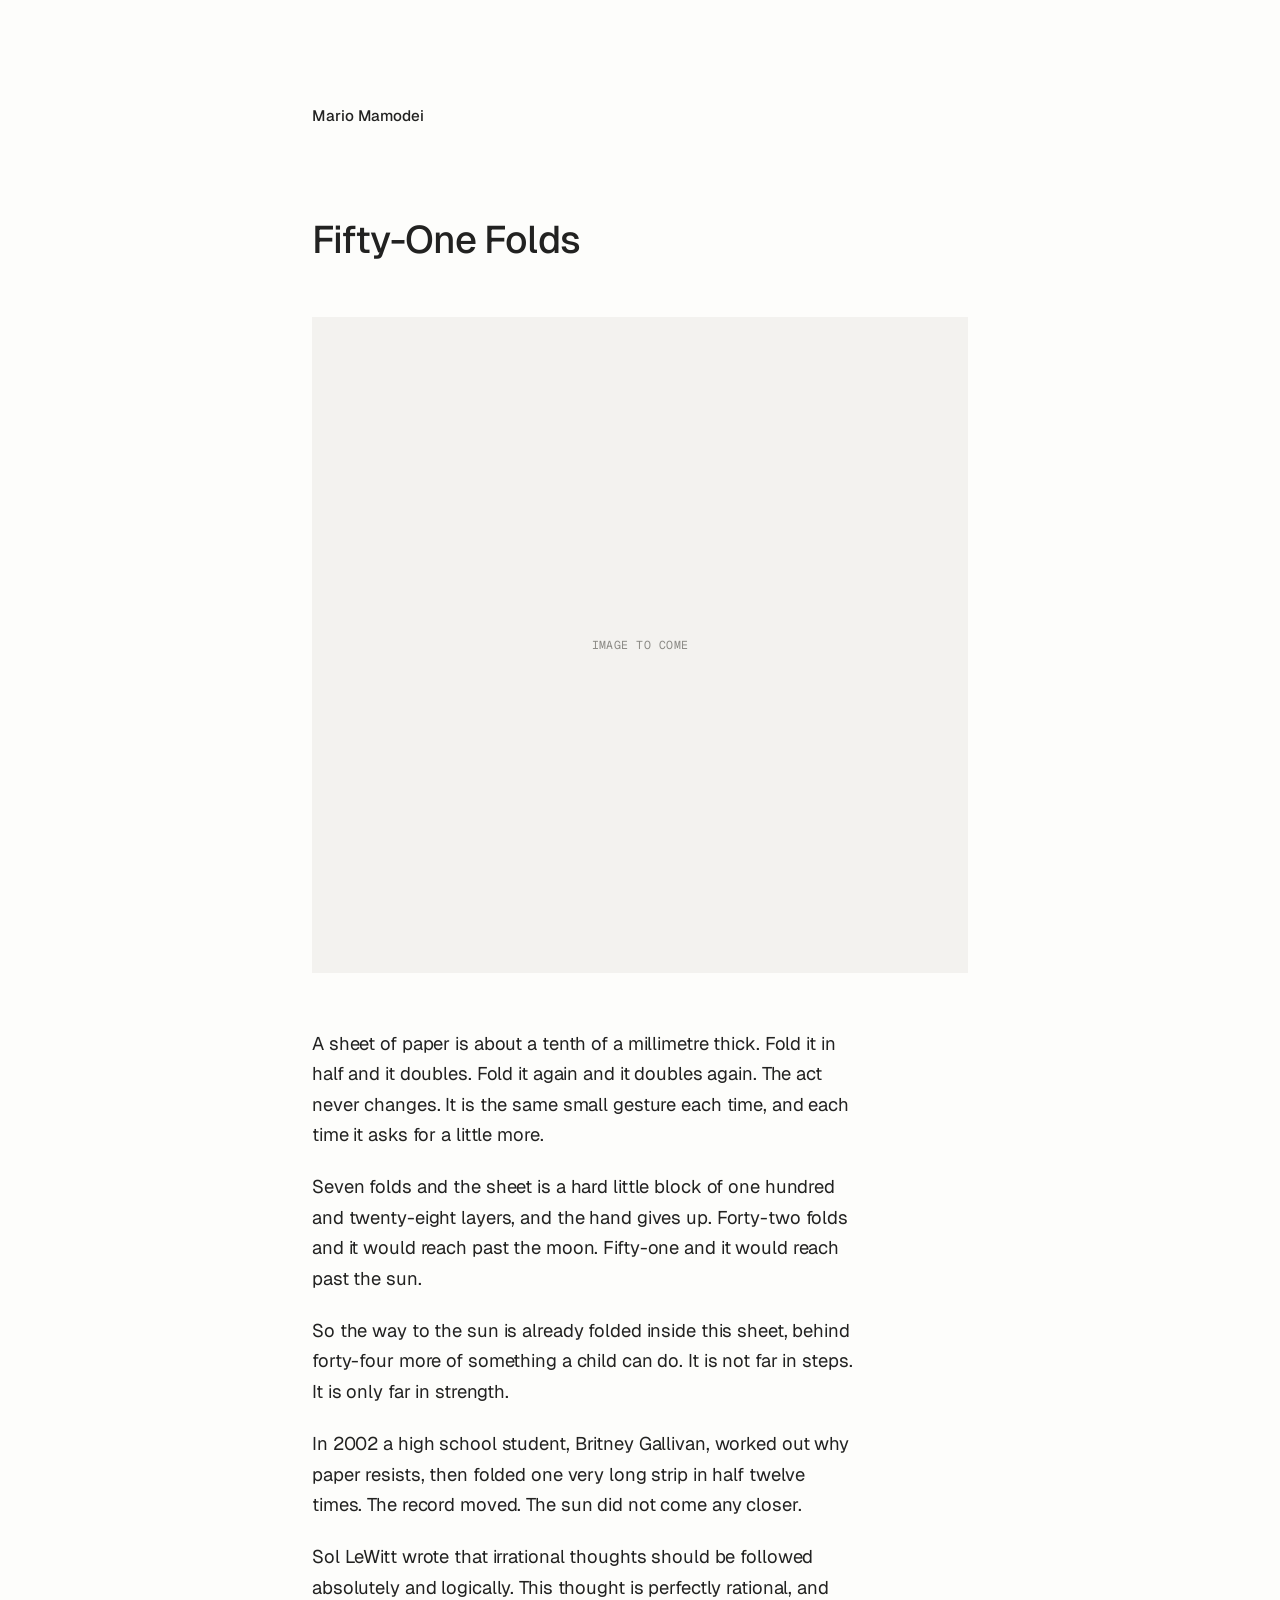
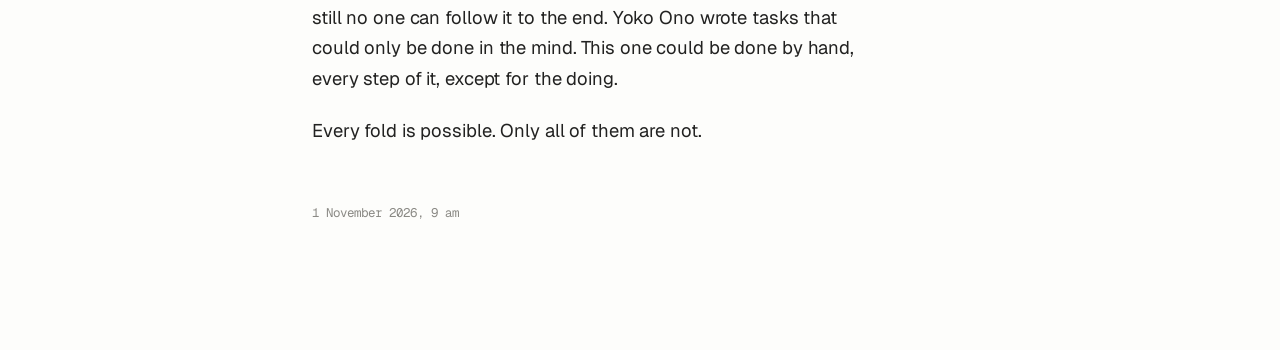
==== works/fifty-one-folds.html @ ae81f375 "No. 006: Fifty-One Folds Co-Authored-By: Claude Opus 5.5 <noreply@anthropic.com>" ====
<!doctype html>
<html lang="en">
<head>
<meta charset="utf-8">
<meta name="viewport" content="width=device-width, initial-scale=1">
<meta name="color-scheme" content="light">
<title>Fifty-One Folds | Mario Mamodei</title>
<meta name="description" content="A new work every twelve hours, at 9 am and 9 pm, New York time.">
<link rel="preconnect" href="https://fonts.googleapis.com">
<link rel="preconnect" href="https://fonts.gstatic.com" crossorigin>
<link rel="stylesheet" href="https://fonts.googleapis.com/css2?family=Geist:wght@400;500&family=Geist+Mono:wght@400&display=swap">
<link rel="stylesheet" href="../style.css">
</head>
<body>
<main>
<header class="mast"><a href="../index.html">Mario Mamodei</a></header>
<article>
<h1>Fifty-One Folds</h1>
<div class="plates"><figure class="plate"><img src="fifty-one-folds-1.jpg" alt="A small block of white paper, folded in half seven times, rests on a white plinth in a gallery beside a typed card that reads FOLDED 7 TIMES and OF 51." onerror="this.parentNode.remove()"></figure><figure class="plate"><img src="fifty-one-folds-2.jpg" alt="A close view of the folded edge of the paper block, its many thin layers pressed tight together." onerror="this.parentNode.remove()"></figure></div>
<div class="text">
<p>A sheet of paper is about a tenth of a millimetre thick. Fold it in half and it doubles. Fold it again and it doubles again. The act never changes. It is the same small gesture each time, and each time it asks for a little more.</p>
<p>Seven folds and the sheet is a hard little block of one hundred and twenty-eight layers, and the hand gives up. Forty-two folds and it would reach past the moon. Fifty-one and it would reach past the sun.</p>
<p>So the way to the sun is already folded inside this sheet, behind forty-four more of something a child can do. It is not far in steps. It is only far in strength.</p>
<p>In 2002 a high school student, Britney Gallivan, worked out why paper resists, then folded one very long strip in half twelve times. The record moved. The sun did not come any closer.</p>
<p>Sol LeWitt wrote that irrational thoughts should be followed absolutely and logically. This thought is perfectly rational, and still no one can follow it to the end. Yoko Ono wrote tasks that could only be done in the mind. This one could be done by hand, every step of it, except for the doing.</p>
<p>Every fold is possible. Only all of them are not.</p>
</div>
<p class="date"><time datetime="2026-11-01T09:00:00-05:00">1 November 2026, 9 am</time></p>
</article>
</main>
</body>
</html>
---- style.css ----
:root {
  color-scheme: light;
  --paper: #fdfdfb;
  --ink: #222221;
  --quiet: #8b8a85;
  --rule: #e9e8e4;
  --plate: #f3f2ef;
  --sans: "Geist", ui-sans-serif, system-ui, -apple-system, "Helvetica Neue", Arial, sans-serif;
  --mono: "Geist Mono", ui-monospace, "SF Mono", Menlo, Consolas, monospace;
  --gutter: clamp(1.25rem, 5vw, 2.5rem);
}
* { box-sizing: border-box; }
html { -webkit-text-size-adjust: 100%; }
body {
  margin: 0;
  background: var(--paper);
  color: var(--ink);
  font-family: var(--sans);
  font-size: 16px;
  line-height: 1.55;
  -webkit-font-smoothing: antialiased;
  -moz-osx-font-smoothing: grayscale;
}
main {
  max-width: 46rem;
  margin: 0 auto;
  padding: clamp(3rem, 9vw, 6.5rem) var(--gutter) clamp(4rem, 10vw, 8rem);
}
a { color: inherit; text-decoration: none; }

/* Masthead */
.mast { margin: 0 0 clamp(3rem, 8vw, 5.5rem); }
.mast a { font-weight: 500; font-size: 0.95rem; letter-spacing: -0.005em; }

/* Homepage */
.bio {
  max-width: 33rem;
  margin: 0 0 clamp(3.5rem, 9vw, 6rem);
  font-size: clamp(1.15rem, 2.4vw, 1.35rem);
  line-height: 1.5;
  letter-spacing: -0.012em;
}
.label {
  margin: 0 0 1.1rem;
  color: var(--quiet);
  font-family: var(--mono);
  font-size: 0.72rem;
  letter-spacing: 0.04em;
  text-transform: uppercase;
}
.index { list-style: none; margin: 0; padding: 0; border-top: 1px solid var(--rule); }
.index li {
  display: grid;
  grid-template-columns: 3.25rem 1fr auto;
  align-items: baseline;
  gap: 0 1.25rem;
  padding: 1.15rem 0;
  border-bottom: 1px solid var(--rule);
}
.index .no, .index time {
  color: var(--quiet);
  font-family: var(--mono);
  font-size: 0.78rem;
  font-variant-numeric: tabular-nums;
}
.index a { font-size: 1.05rem; letter-spacing: -0.008em; }
.index a:hover { text-decoration: underline; text-decoration-thickness: 1px; text-underline-offset: 4px; }
@media (max-width: 34rem) {
  .index li { grid-template-columns: 2.75rem 1fr; gap: 0.3rem 1rem; }
  .index time { grid-column: 2; }
}

/* Work page */
h1 {
  margin: 0;
  font-size: clamp(1.75rem, 4.5vw, 2.4rem);
  font-weight: 500;
  line-height: 1.15;
  letter-spacing: -0.025em;
}
.plates { margin: clamp(2rem, 6vw, 3.5rem) 0; display: grid; gap: clamp(1rem, 3vw, 1.75rem); }
.plate { margin: 0; background: var(--plate); }
.plate img { display: block; width: 100%; height: auto; }
.plates:empty { aspect-ratio: 1 / 1; background: var(--plate); display: flex; align-items: center; justify-content: center; }
.plates:empty::after {
  content: "Image to come";
  color: var(--quiet);
  font-family: var(--mono);
  font-size: 0.72rem;
  letter-spacing: 0.04em;
  text-transform: uppercase;
}
.text {
  max-width: 34rem;
  font-size: clamp(1.05rem, 2vw, 1.15rem);
  line-height: 1.65;
  letter-spacing: -0.006em;
}
.text p { margin: 0 0 1.2em; }
.date {
  margin: clamp(2.5rem, 6vw, 3.5rem) 0 0;
  color: var(--quiet);
  font-family: var(--mono);
  font-size: 0.78rem;
  font-variant-numeric: tabular-nums;
}

footer {
  margin-top: clamp(3.5rem, 8vw, 5rem);
  color: var(--quiet);
  font-family: var(--mono);
  font-size: 0.72rem;
  letter-spacing: 0.02em;
}
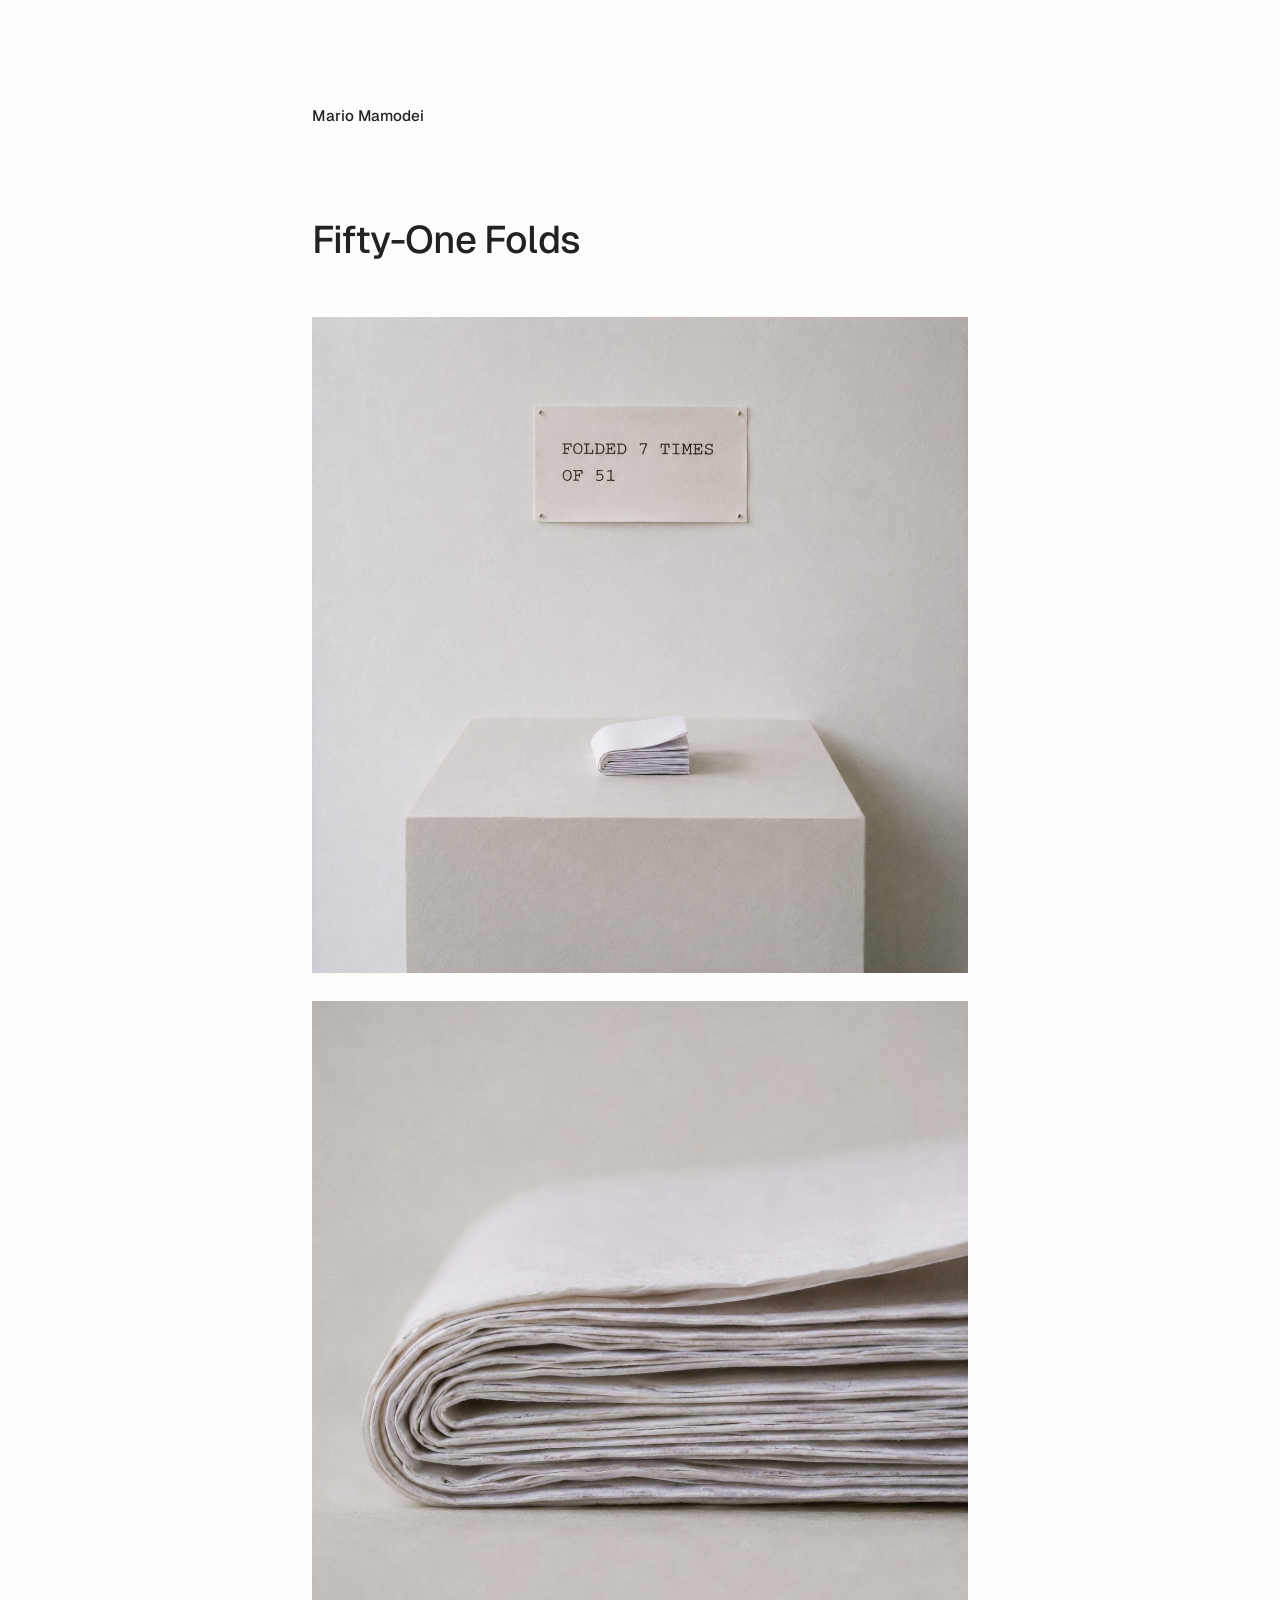
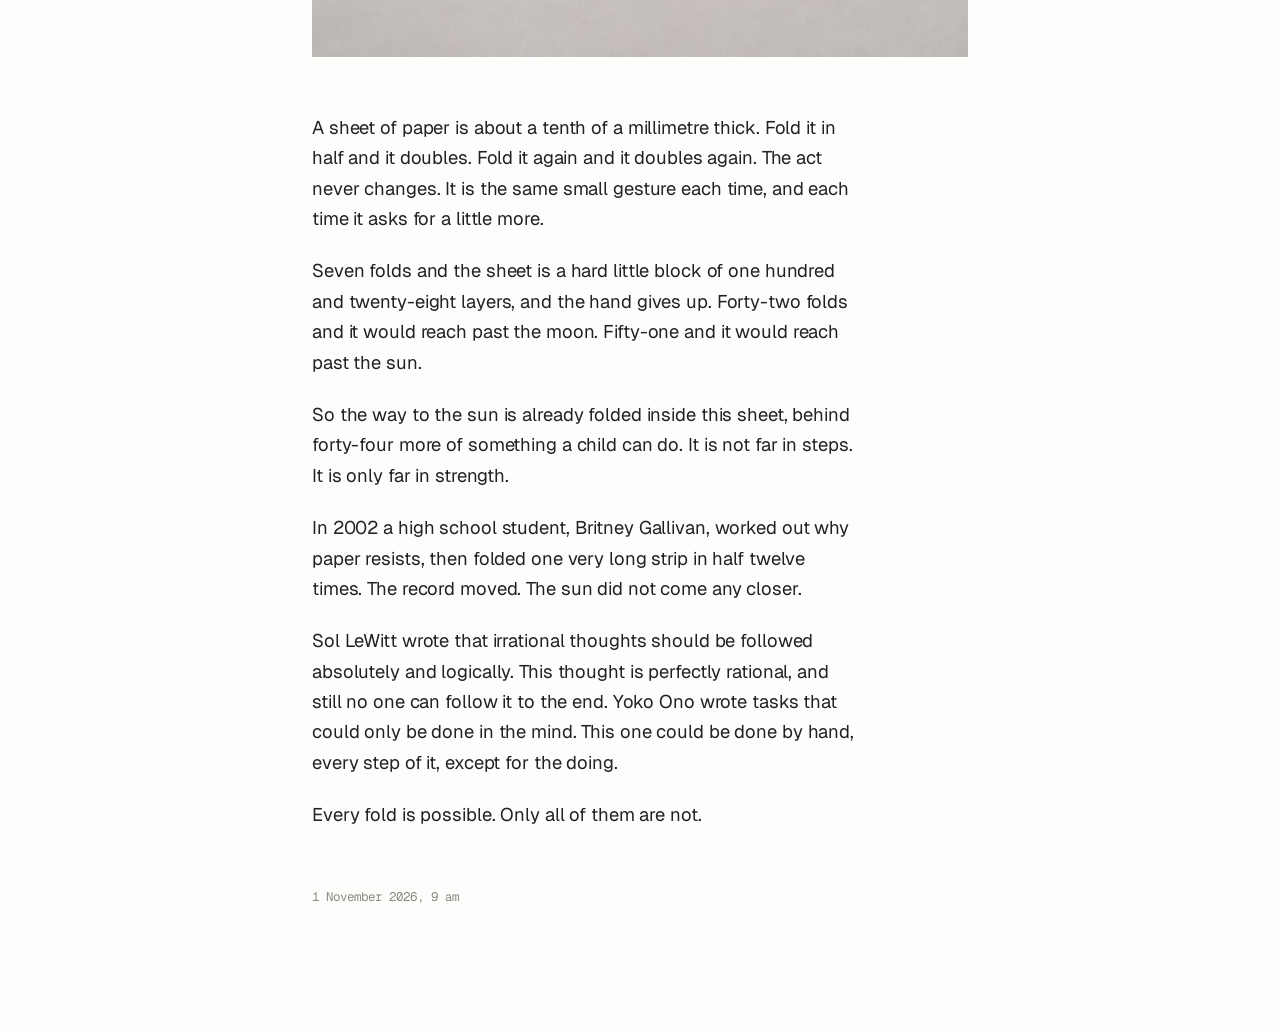
==== commit 207bc752: "No. 006: images Co-Authored-By: Claude Opus 5.5 <noreply@anthropic.com>" ====
--- a/works/fifty-one-folds.html
+++ b/works/fifty-one-folds.html
@@ -16,7 +16,7 @@
 <header class="mast"><a href="../index.html">Mario Mamodei</a></header>
 <article>
 <h1>Fifty-One Folds</h1>
-<div class="plates"><figure class="plate"><img src="fifty-one-folds-1.jpg" alt="A small block of white paper, folded in half seven times, rests on a white plinth in a gallery beside a typed card that reads FOLDED 7 TIMES and OF 51." onerror="this.parentNode.remove()"></figure><figure class="plate"><img src="fifty-one-folds-2.jpg" alt="A close view of the folded edge of the paper block, its many thin layers pressed tight together." onerror="this.parentNode.remove()"></figure></div>
+<div class="plates"><figure class="plate"><img src="fifty-one-folds-1.jpg" alt="A small block of white paper, folded in half seven times, rests on a white plinth in a gallery, below a typed card on the wall that reads FOLDED 7 TIMES and OF 51." onerror="this.parentNode.remove()"></figure><figure class="plate"><img src="fifty-one-folds-2.jpg" alt="A close view of the folded edge of the paper block, its many thin layers pressed tight together." onerror="this.parentNode.remove()"></figure></div>
 <div class="text">
 <p>A sheet of paper is about a tenth of a millimetre thick. Fold it in half and it doubles. Fold it again and it doubles again. The act never changes. It is the same small gesture each time, and each time it asks for a little more.</p>
 <p>Seven folds and the sheet is a hard little block of one hundred and twenty-eight layers, and the hand gives up. Forty-two folds and it would reach past the moon. Fifty-one and it would reach past the sun.</p>
